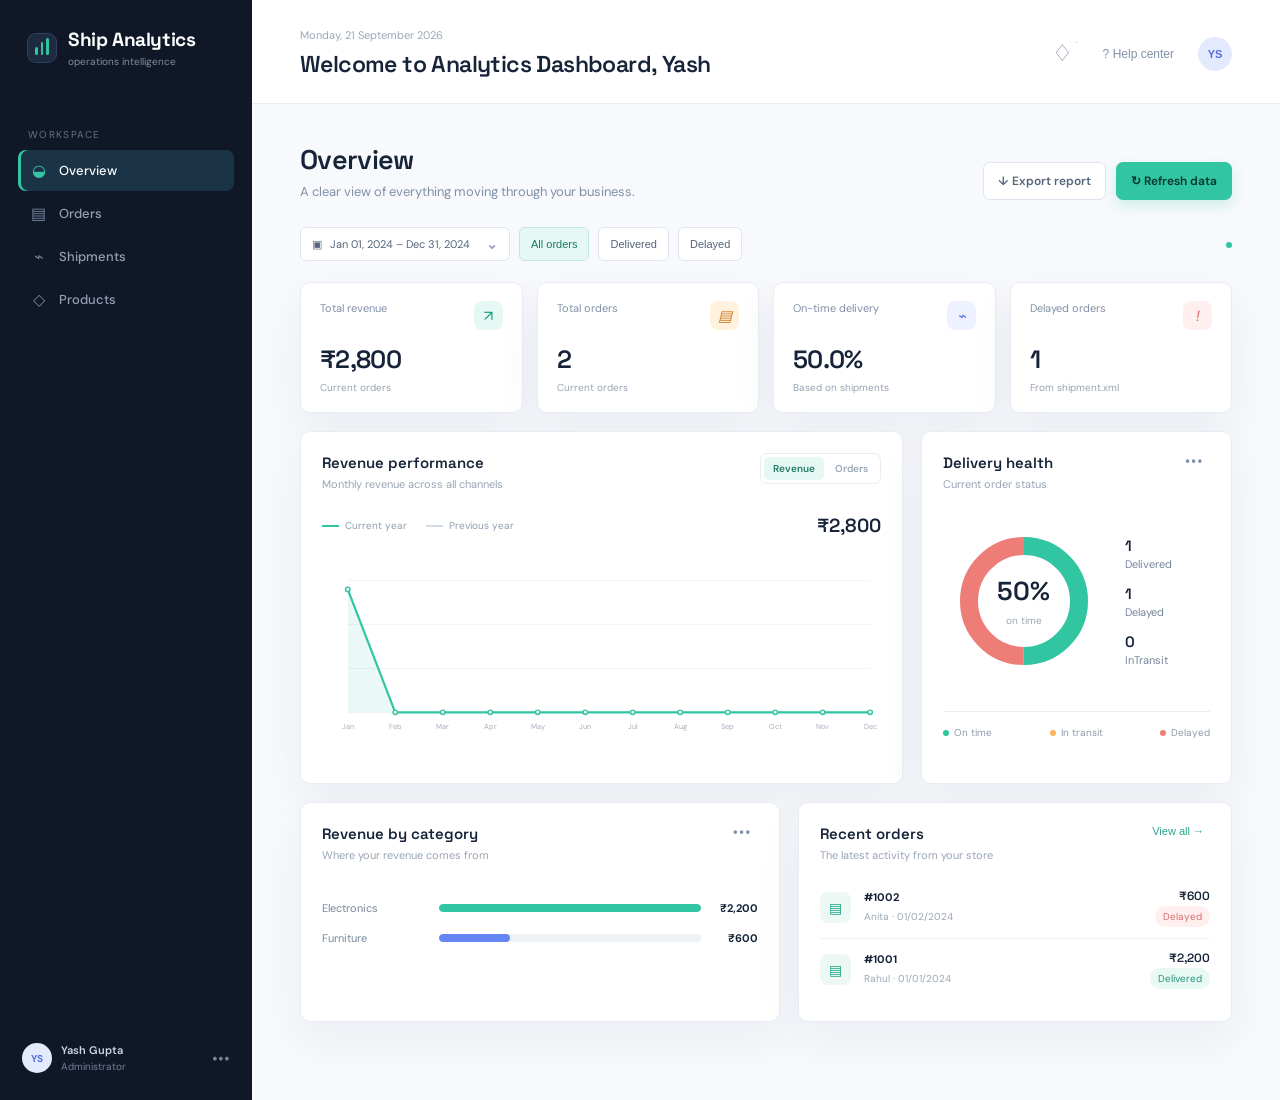
==== index.html @ ad5dcde8 "Initial commit" ====
<!doctype html>
<html lang="en">
  <head>
    <meta charset="UTF-8" />
    <meta name="viewport" content="width=device-width, initial-scale=1" />
    <meta name="theme-color" content="#101827" />
    <title>Ship Analytics Dashboard</title>
    <link rel="preconnect" href="https://fonts.googleapis.com" />
    <link rel="preconnect" href="https://fonts.gstatic.com" crossorigin />
    <link
      href="https://fonts.googleapis.com/css2?family=DM+Sans:wght@400;500;600;700&family=Space+Grotesk:wght@500;600;700&display=swap"
      rel="stylesheet"
    />
    <link rel="stylesheet" href="style.css" />
  </head>
  <body>
    <div class="app-shell">
      <aside class="sidebar" id="sidebar">
        <div class="brand">
          <div class="brand-mark"><span></span><span></span><span></span></div>
          <div>
            <strong>Ship Analytics </strong
            ><small>operations intelligence</small>
          </div>
        </div>
        <!--<div class="workspace-switcher"><span class="workspace-dot"></span><span>Commerce / FY24</span><span class="chevron">⌄</span></div> -->
        <nav aria-label="Primary navigation">
          <p class="nav-label">Workspace</p>
          <button class="nav-item active" data-view="overview">
            <span class="nav-icon">◒</span>Overview
          </button>
          <button class="nav-item" data-view="orders">
            <span class="nav-icon">▤</span>Orders
          </button>
          <button class="nav-item" data-view="shipments">
            <span class="nav-icon">⌁</span>Shipments
          </button>
          <button class="nav-item" data-view="products">
            <span class="nav-icon">◇</span>Products
          </button>
          <!--<p class="nav-label nav-label-spaced">System</p>
        <button class="nav-item" data-view="pipeline"><span class="nav-icon">⌘</span>Data pipeline</button>
        <button class="nav-item" data-view="architecture"><span class="nav-icon">◎</span>Architecture</button>-->
        </nav>
        <div class="sidebar-footer">
          <!--<div class="health"><span></span><div><b></b><small>Last synced just now</small></div></div> -->
          <div class="profile">
            <div class="avatar">YS</div>
            <div><b>Yash Gupta</b><small>Administrator</small></div>
            <span>•••</span>
          </div>
        </div>
      </aside>

      <main class="main">
        <header class="topbar">
          <button
            class="mobile-menu"
            id="mobileMenu"
            aria-label="Open navigation"
          >
            ☰
          </button>
          <div>
            <p class="eyebrow">Monday, 21 September 2026</p>
            <h1 id="pageTitle">Welcome to Analytics Dashboard, Yash</h1>
          </div>
          <div class="top-actions">
            <button class="icon-button" aria-label="Notifications">
              ♢<i></i></button
            ><button class="help-button">? <span>Help center</span></button
            ><button class="user-avatar">YS</button>
          </div>
        </header>

        <div class="content">
          <section class="view active-view" id="view-overview">
            <div class="view-head">
              <div>
                <h2>Overview</h2>
                <p>A clear view of everything moving through your business.</p>
              </div>
              <div class="head-actions">
                <button class="ghost-button" id="exportButton">
                  ↓ Export report</button
                ><button class="primary-button" id="refreshButton">
                  ↻ Refresh data
                </button>
              </div>
            </div>
            <div class="filter-row">
              <div class="date-control">
                ▣ <span>Jan 01, 2024 – Dec 31, 2024</span><b>⌄</b>
              </div>
              <button class="filter-chip active" data-filter="all">
                All orders</button
              ><button class="filter-chip" data-filter="Delivered">
                Delivered</button
              ><button class="filter-chip" data-filter="Delayed">Delayed</button
              ><span class="filter-note"> <i></i></span>
            </div>
            <div class="kpi-grid" id="kpiGrid"></div>
            <div class="dashboard-grid">
              <article class="panel revenue-panel">
                <div class="panel-head">
                  <div>
                    <h3>Revenue performance</h3>
                    <p>Monthly revenue across all channels</p>
                  </div>
                  <div class="segmented">
                    <button class="active" data-metric="revenue">Revenue</button
                    ><button data-metric="orders">Orders</button>
                  </div>
                </div>
                <div class="chart-legend">
                  <span><i class="legend-line"></i>Current year</span
                  ><span
                    ><i class="legend-line muted-line"></i>Previous year</span
                  ><strong id="revenueTotal"></strong>
                </div>
                <div id="revenueChart" class="line-chart"></div>
              </article>
              <article class="panel delivery-panel">
                <div class="panel-head">
                  <div>
                    <h3>Delivery health</h3>
                    <p>Current order status</p>
                  </div>
                  <button class="more-button">•••</button>
                </div>
                <div id="deliveryChart" class="delivery-content"></div>
                <div class="delivery-foot">
                  <span><i class="green-dot"></i>On time</span
                  ><span><i class="orange-dot"></i>In transit</span
                  ><span><i class="red-dot"></i>Delayed</span>
                </div>
              </article>
            </div>
            <div class="dashboard-grid lower-grid">
              <article class="panel">
                <div class="panel-head">
                  <div>
                    <h3>Revenue by category</h3>
                    <p>Where your revenue comes from</p>
                  </div>
                  <button class="more-button">•••</button>
                </div>
                <div id="categoryChart" class="category-chart"></div>
              </article>
              <article class="panel">
                <div class="panel-head">
                  <div>
                    <h3>Recent orders</h3>
                    <p>The latest activity from your store</p>
                  </div>
                  <button class="text-button" data-view-link="orders">
                    View all →
                  </button>
                </div>
                <div id="recentOrders" class="recent-orders"></div>
              </article>
            </div>
          </section>

          <section class="view" id="view-orders">
            <div class="view-head">
              <div>
                <h2>Orders</h2>
                <p>Every order, normalized and ready to inspect.</p>
              </div>
            </div>
            <div class="panel table-panel">
              <div class="table-toolbar">
                <input
                  id="orderSearch"
                  placeholder="⌕  Search orders or customers"
                /><span id="orderCount"></span>
              </div>
              <div class="table-scroll">
                <table>
                  <thead>
                    <tr>
                      <th>Order</th>
                      <th>Customer</th>
                      <th>Date</th>
                      <th>Items</th>
                      <th>Total</th>
                      <th>Status</th>
                    </tr>
                  </thead>
                  <tbody id="ordersTable"></tbody>
                </table>
              </div>
            </div>
          </section>
          <section class="view" id="view-shipments">
            <div class="view-head">
              <div>
                <h2>Shipments</h2>
                <p>Track delivery performance from dispatch to doorstep.</p>
              </div>
            </div>
            <div class="panel table-panel">
              <div class="table-toolbar">
                <div class="status-summary" id="shipmentSummary"></div>
              </div>
              <div class="table-scroll">
                <table>
                  <thead>
                    <tr>
                      <th>Shipment</th>
                      <th>Order</th>
                      <th>Customer</th>
                      <th>Delivery time</th>
                      <th>Status</th>
                    </tr>
                  </thead>
                  <tbody id="shipmentsTable"></tbody>
                </table>
              </div>
            </div>
          </section>
          <section class="view" id="view-products">
            <div class="view-head">
              <div>
                <h2>Products</h2>
                <p>Understand what customers are buying most.</p>
              </div>
            </div>
            <div class="panel table-panel">
              <div class="table-toolbar">
                <span class="toolbar-title">Product performance</span
                ><span>Sorted by revenue</span>
              </div>
              <div class="table-scroll">
                <table>
                  <thead>
                    <tr>
                      <th>Product</th>
                      <th>Category</th>
                      <th>Units sold</th>
                      <th>Revenue</th>
                      <th>Share</th>
                    </tr>
                  </thead>
                  <tbody id="productsTable"></tbody>
                </table>
              </div>
            </div>
          </section>
          <!--<section class="view" id="view-pipeline">
            <div class="view-head">
              <div>
                <h2>Data pipeline</h2>
                <p>How raw operational exports become trusted metrics.</p>
              </div>
            </div>
            <div class="pipeline-cards" id="pipelineCards"></div>
            <div class="panel quality-panel">
              <div class="panel-head">
                <div>
                  <h3>Data quality report</h3>
                  <p>Issues found and resolved during normalization</p>
                </div>
                <span class="quality-badge">● 8 resolved automatically</span>
              </div>
              <div id="qualityRows"></div>
            </div>
          </section>
          <section class="view" id="view-architecture">
            <div class="view-head">
              <div>
                <h2>Architecture</h2>
                <p>Small, inspectable, and deliberately dependency-free.</p>
              </div>
            </div>
            <div class="architecture-card">
              <div class="architecture-flow">
                <div class="arch-node">
                  <b>01</b><strong>Raw sources</strong
                  ><span>CSV · JSON · XML</span>
                </div>
                <div class="flow-line"></div>
                <div class="arch-node accent-node">
                  <b>02</b><strong>Normalize</strong
                  ><span>validate · coerce · clean</span>
                </div>
                <div class="flow-line"></div>
                <div class="arch-node">
                  <b>03</b><strong>Join & derive</strong
                  ><span>orders · products · shipments</span>
                </div>
                <div class="flow-line"></div>
                <div class="arch-node accent-node">
                  <b>04</b><strong>ShipSight UI</strong
                  ><span>charts · filters · exports</span>
                </div>
              </div>
              <div class="architecture-copy">
                <h3>Built for the exercise, not around it.</h3>
                <p>
                  The dashboard follows the brief's separation-of-concerns
                  requirement: each source has a format-specific reader,
                  cleaning rules are explicit, and the interface renders from
                  one in-memory model. No server or database is required to
                  explore the data.
                </p>
                <div class="tech-list">
                  <span>HTML / CSS / JS</span><span>Inline SVG charts</span
                  ><span>Responsive by default</span
                  ><span>Client-side only</span>
                </div>
              </div>
            </div>
          </section>-->
        </div>
      </main>
    </div>
    <div class="toast" id="toast"></div>
    <script src="app.js"></script>
  </body>
</html>
---- style.css ----
:root{--ink:#162338;--muted:#8190a7;--line:#e8edf3;--paper:#f7f9fc;--white:#fff;--navy:#101827;--mint:#31c5a1;--mint-soft:#e6f8f3;--amber:#ffb45c;--red:#ee7d77;--blue:#6584f5;--shadow:0 18px 45px rgba(29,48,83,.06)}*{box-sizing:border-box}html{background:var(--paper)}body{margin:0;color:var(--ink);font-family:"DM Sans",sans-serif;-webkit-font-smoothing:antialiased}.app-shell{display:flex;min-height:100vh}.sidebar{width:252px;flex:0 0 252px;background:var(--navy);color:#dbe5f3;padding:27px 18px;display:flex;flex-direction:column}.brand{display:flex;align-items:center;gap:11px;padding:0 9px 31px}.brand strong{display:block;color:#fff;font:700 19px "Space Grotesk",sans-serif;letter-spacing:-.4px}.brand small{display:block;color:#7e8da4;font-size:10px;margin-top:3px}.brand-mark{height:30px;width:30px;background:#1d2b41;border:1px solid #31415a;border-radius:9px;display:flex;align-items:end;justify-content:center;gap:3px;padding:7px}.brand-mark span{width:4px;border-radius:3px;background:var(--mint)}.brand-mark span:nth-child(1){height:8px}.brand-mark span:nth-child(2){height:13px}.brand-mark span:nth-child(3){height:17px}.workspace-switcher{height:39px;border:1px solid #2b3b53;background:#17253a;border-radius:9px;padding:0 11px;display:flex;align-items:center;gap:8px;font-size:11px;color:#aab8cc}.workspace-dot{width:7px;height:7px;background:var(--mint);border-radius:50%;box-shadow:0 0 0 3px rgba(49,197,161,.13)}.chevron{margin-left:auto;color:#75869d;font-size:16px}.nav-label{font-size:10px;color:#63738b;margin:29px 10px 9px;text-transform:uppercase;letter-spacing:.13em}.nav-label-spaced{margin-top:28px}.nav-item{display:flex;align-items:center;gap:12px;width:100%;border:0;background:transparent;color:#93a1b6;padding:10px 12px;margin:2px 0;border-radius:8px;text-align:left;font:500 13px "DM Sans",sans-serif;cursor:pointer}.nav-item:hover{color:#fff;background:#18263a}.nav-item.active{color:#fff;background:#1b3346;box-shadow:inset 3px 0 var(--mint)}.nav-icon{width:17px;text-align:center;color:#71839d;font-size:16px}.nav-item.active .nav-icon{color:var(--mint)}.sidebar-footer{margin-top:auto}.health{display:flex;gap:9px;padding:14px 11px;border-top:1px solid #26344a;border-bottom:1px solid #26344a}.health>span{margin-top:4px;width:7px;height:7px;background:var(--mint);border-radius:50%}.health b,.profile b{display:block;font-size:11px;font-weight:600;color:#cbd7e6}.health small,.profile small{display:block;color:#71829a;font-size:10px;margin-top:3px}.profile{display:flex;align-items:center;gap:9px;padding:20px 4px 0}.profile>span{margin-left:auto;color:#72839a}.avatar,.user-avatar{background:#e4eafe;color:#536dd7;font-weight:700}.avatar{width:30px;height:30px;display:grid;place-items:center;border-radius:50%;font-size:10px}.main{flex:1;min-width:0}.topbar{height:104px;padding:25px 48px 21px;background:var(--white);border-bottom:1px solid var(--line);display:flex;align-items:center;justify-content:space-between}.eyebrow{margin:0 0 7px;color:#9aa7b8;font-size:11px}.topbar h1{margin:0;font:600 23px "Space Grotesk",sans-serif;letter-spacing:-.6px}.topbar h1 span{color:var(--mint);font-size:18px}.top-actions{display:flex;align-items:center;gap:18px}.icon-button,.help-button,.ghost-button,.more-button,.text-button{border:0;background:none;color:var(--muted);cursor:pointer}.icon-button{font-size:23px;position:relative}.icon-button i{width:5px;height:5px;background:var(--red);border:2px solid #fff;border-radius:50%;position:absolute;right:0;top:1px}.help-button{font-size:12px}.user-avatar{border:0;width:34px;height:34px;border-radius:50%;font-size:11px}.mobile-menu{display:none}.content{max-width:1480px;margin:auto;padding:38px 48px 60px}.view{display:none}.active-view{display:block}.view-head{display:flex;justify-content:space-between;align-items:flex-end;margin-bottom:27px}.view-head h2{margin:0 0 6px;font:600 27px "Space Grotesk",sans-serif;letter-spacing:-.7px}.view-head p{margin:0;color:var(--muted);font-size:13px}.head-actions{display:flex;gap:10px}.ghost-button,.primary-button{height:38px;padding:0 14px;border-radius:7px;font:600 12px "DM Sans",sans-serif}.ghost-button{border:1px solid #dce4ed;color:#55657a;background:#fff}.primary-button{border:1px solid var(--mint);background:var(--mint);color:#07362d;box-shadow:0 6px 14px rgba(49,197,161,.2)}.filter-row{display:flex;gap:9px;align-items:center;margin-bottom:21px}.date-control,.filter-chip{height:34px;border:1px solid #dfe6ee;background:#fff;border-radius:6px;padding:0 11px;display:flex;align-items:center;gap:8px;font-size:11px;color:#53647b}.date-control b{font-size:14px;color:#94a2b4;margin-left:8px}.filter-chip{cursor:pointer}.filter-chip.active{color:#137c69;background:var(--mint-soft);border-color:#b9eadf}.filter-note{margin-left:auto;font-size:11px;color:#96a3b2}.filter-note i{display:inline-block;width:6px;height:6px;border-radius:50%;background:var(--mint);margin-left:4px}.kpi-grid{display:grid;grid-template-columns:repeat(4,1fr);gap:14px;margin-bottom:18px}.kpi{background:#fff;border:1px solid var(--line);border-radius:10px;padding:18px 19px;box-shadow:var(--shadow)}.kpi-top{display:flex;justify-content:space-between;align-items:start;color:var(--muted);font-size:11px}.kpi-icon{height:29px;width:29px;display:grid;place-items:center;border-radius:8px;font-size:15px}.kpi-icon.green{color:#159a7c;background:#e6f8f3}.kpi-icon.orange{color:#ce7b24;background:#fff2df}.kpi-icon.red{color:#d76863;background:#fff0ef}.kpi-icon.blue{color:#6177db;background:#eef1ff}.kpi-value{font:600 25px "Space Grotesk",sans-serif;margin:13px 0 6px;letter-spacing:-.7px}.kpi-foot{font-size:10px;color:#96a3b2}.up{color:#1baf8e;font-weight:600}.dashboard-grid{display:grid;grid-template-columns:minmax(0,1.65fr) minmax(300px,.85fr);gap:18px;margin-bottom:18px}.panel{background:#fff;border:1px solid var(--line);border-radius:10px;box-shadow:var(--shadow);padding:21px}.panel-head{display:flex;align-items:start;justify-content:space-between}.panel h3{margin:0 0 5px;font:600 15px "Space Grotesk",sans-serif}.panel-head p{margin:0;color:#99a5b4;font-size:11px}.segmented{border:1px solid var(--line);padding:3px;border-radius:7px;display:flex;gap:2px}.segmented button{border:0;background:none;color:#9aa7b8;padding:5px 9px;border-radius:5px;font:600 10px "DM Sans",sans-serif;cursor:pointer}.segmented button.active{color:#237967;background:var(--mint-soft)}.more-button{font-weight:bold;letter-spacing:2px;font-size:12px}.chart-legend{display:flex;align-items:center;gap:19px;margin:22px 0 4px;font-size:10px;color:#8f9dae}.chart-legend strong{margin-left:auto;font:600 19px "Space Grotesk",sans-serif;color:var(--ink)}.legend-line{display:inline-block;width:17px;border-top:2px solid var(--mint);margin-right:6px;vertical-align:middle}.muted-line{border-color:#d3dbe4}.line-chart{height:220px}.line-chart svg{width:100%;height:100%;overflow:visible}.grid-line{stroke:#edf0f4;stroke-width:1}.axis-label{fill:#a4aebb;font-size:10px;font-family:"DM Sans"}.line-main{fill:none;stroke:var(--mint);stroke-width:3;stroke-linejoin:round;stroke-linecap:round}.line-previous{fill:none;stroke:#d6dee7;stroke-width:2;stroke-dasharray:5 5}.area-main{fill:rgba(49,197,161,.1)}.chart-point{fill:#fff;stroke:var(--mint);stroke-width:2}.delivery-content{min-height:220px;display:flex;align-items:center;justify-content:center;gap:26px}.donut{width:150px;height:150px;transform:rotate(-90deg)}.donut circle{fill:none;stroke-width:18}.donut-bg{stroke:#f0f3f6}.donut-label{text-align:center;margin-left:-176px;width:150px}.donut-label strong{display:block;font:600 26px "Space Grotesk",sans-serif}.donut-label span{font-size:10px;color:#9ba7b4}.delivery-legend{display:flex;flex-direction:column;gap:13px}.delivery-legend div{min-width:80px;font-size:11px;color:#75849a}.delivery-legend b{display:block;color:var(--ink);font:600 15px "Space Grotesk",sans-serif;margin-bottom:2px}.delivery-foot{border-top:1px solid var(--line);padding-top:14px;display:flex;justify-content:space-between;color:#8e9aaa;font-size:10px}.green-dot,.orange-dot,.red-dot{display:inline-block;width:6px;height:6px;border-radius:50%;margin-right:5px}.green-dot{background:var(--mint)}.orange-dot{background:var(--amber)}.red-dot{background:var(--red)}.lower-grid{grid-template-columns:1.05fr .95fr}.category-chart{padding-top:23px}.category-row{display:grid;grid-template-columns:105px 1fr 45px;align-items:center;gap:12px;margin:16px 0;font-size:11px;color:#78879b}.bar-track{height:8px;background:#eef2f5;border-radius:8px;overflow:hidden}.bar-fill{height:100%;border-radius:8px}.bar-fill.teal{background:var(--mint)}.bar-fill.blue{background:var(--blue)}.bar-fill.amber{background:var(--amber)}.bar-fill.red{background:var(--red)}.category-row strong{text-align:right;color:var(--ink);font-size:11px}.text-button{color:#2ca58b;font-size:11px}.recent-orders{margin-top:15px}.recent-order{display:grid;grid-template-columns:34px 1fr auto;gap:10px;align-items:center;padding:11px 0;border-bottom:1px solid #eff2f5}.recent-order:last-child{border:0}.order-symbol{width:31px;height:31px;border-radius:8px;background:#edf8f5;color:#1ca284;display:grid;place-items:center;font-size:14px}.recent-order strong{font-size:11px;display:block}.recent-order small{color:#9aa6b4;font-size:10px}.recent-order .amount{text-align:right;font:600 12px "Space Grotesk",sans-serif}.status{font-size:10px;border-radius:20px;padding:4px 8px;display:inline-block}.status.Delivered{background:#e8f8f3;color:#209579}.status.Delayed{background:#fff0ef;color:#d66d68}.status.InTransit{background:#fff3e3;color:#bf7829}.table-panel{padding:0;overflow:hidden}.table-toolbar{height:65px;padding:0 21px;display:flex;align-items:center;justify-content:space-between;border-bottom:1px solid var(--line);color:#9aa6b4;font-size:11px}.table-toolbar input{width:270px;border:1px solid var(--line);border-radius:6px;padding:10px 12px;font:11px "DM Sans";outline:0}.toolbar-title{font:600 14px "Space Grotesk";color:var(--ink)}.table-scroll{overflow-x:auto}table{width:100%;border-collapse:collapse;min-width:680px}th{text-align:left;background:#fbfcfd;color:#96a3b2;font-size:10px;font-weight:600;padding:13px 21px;border-bottom:1px solid var(--line)}td{padding:15px 21px;border-bottom:1px solid #f0f2f5;font-size:11px;color:#53647a}tbody tr:hover{background:#fbfdfd}td strong{color:var(--ink);font-weight:600}.status-summary{display:flex;gap:16px}.pipeline-cards{display:grid;grid-template-columns:repeat(3,1fr);gap:15px;margin-bottom:18px}.pipeline-card{background:#fff;border:1px solid var(--line);border-radius:10px;padding:19px;box-shadow:var(--shadow)}.pipeline-card .source-icon{width:35px;height:35px;display:grid;place-items:center;border-radius:9px;background:var(--mint-soft);color:#1a967b;margin-bottom:16px;font:600 14px "Space Grotesk"}.pipeline-card h3{font-size:14px;margin-bottom:4px}.pipeline-card p{color:var(--muted);font-size:11px;line-height:1.6;margin:0}.pipeline-card code{display:block;color:#6c7a8d;background:#f6f8fa;padding:8px;border-radius:5px;margin-top:15px;font-size:10px}.quality-panel{padding:0}.quality-panel .panel-head{padding:21px;border-bottom:1px solid var(--line)}.quality-badge{color:#1f9b80;background:var(--mint-soft);padding:7px 10px;border-radius:20px;font-size:10px}.quality-row{display:grid;grid-template-columns:1fr 1.3fr 1.5fr;padding:13px 21px;border-bottom:1px solid #f0f2f5;font-size:11px}.quality-row span{color:#8896a8}.quality-row strong{font-weight:500}.architecture-card{background:#fff;border:1px solid var(--line);border-radius:10px;box-shadow:var(--shadow);padding:35px}.architecture-flow{display:flex;align-items:center;justify-content:center;margin:30px 0 55px}.arch-node{width:180px;min-height:120px;border:1px solid #dce5ec;border-radius:10px;padding:15px;background:#fff}.arch-node b{display:block;color:var(--mint);font:600 11px "Space Grotesk";margin-bottom:18px}.arch-node strong{display:block;font:600 14px "Space Grotesk";margin-bottom:6px}.arch-node span{color:#8c9aac;font-size:10px}.accent-node{background:#eefaf7;border-color:#a9e5d8}.flow-line{width:55px;border-top:1px dashed #aab8c6;position:relative}.flow-line:after{content:"›";position:absolute;right:-3px;top:-11px;color:#9eacbb;font-size:18px}.architecture-copy{border-top:1px solid var(--line);padding-top:25px;max-width:680px}.architecture-copy h3{font:600 18px "Space Grotesk";margin:0 0 8px}.architecture-copy p{color:#7c8b9e;line-height:1.7;font-size:12px}.tech-list{display:flex;gap:8px;flex-wrap:wrap;margin-top:16px}.tech-list span{border:1px solid var(--line);border-radius:20px;padding:7px 11px;color:#64758a;font-size:10px}.toast{position:fixed;bottom:24px;right:24px;background:var(--navy);color:#fff;padding:12px 16px;border-radius:8px;font-size:12px;box-shadow:0 12px 35px rgba(0,0,0,.2);opacity:0;transform:translateY(10px);pointer-events:none;transition:.25s}.toast.show{opacity:1;transform:none}@media(max-width:1050px){.content{padding:30px}.topbar{padding:22px 30px}.sidebar{width:220px;flex-basis:220px}.dashboard-grid,.lower-grid{grid-template-columns:1fr}.delivery-content{min-height:180px}.pipeline-cards{grid-template-columns:1fr}}@media(max-width:720px){.sidebar{position:fixed;z-index:5;left:-260px;top:0;bottom:0;transition:.25s}.sidebar.open{left:0}.topbar{height:83px;padding:15px 18px}.mobile-menu{display:block;border:0;background:none;color:var(--ink);font-size:19px;margin-right:12px}.topbar>div:first-of-type{margin-right:auto}.topbar h1{font-size:17px}.top-actions{gap:10px}.help-button{display:none}.content{padding:24px 16px 45px}.view-head{align-items:start;gap:15px;flex-direction:column}.head-actions{width:100%}.head-actions button{flex:1}.filter-row{overflow-x:auto;padding-bottom:3px}.filter-note{display:none}.date-control{min-width:max-content}.kpi-grid{grid-template-columns:1fr 1fr;gap:10px}.kpi{padding:14px}.kpi-value{font-size:20px}.chart-legend strong{font-size:15px}.delivery-content{gap:8px}.delivery-legend{gap:8px}.architecture-card{padding:18px}.architecture-flow{flex-direction:column;gap:4px;margin:10px 0 35px}.flow-line{width:1px;height:27px;border-top:0;border-left:1px dashed #aab8c6}.flow-line:after{right:-7px;top:8px;transform:rotate(90deg)}.quality-row{grid-template-columns:1fr;padding:12px 18px;gap:4px}.quality-row span{font-size:10px}.quality-row strong{margin-bottom:5px}}
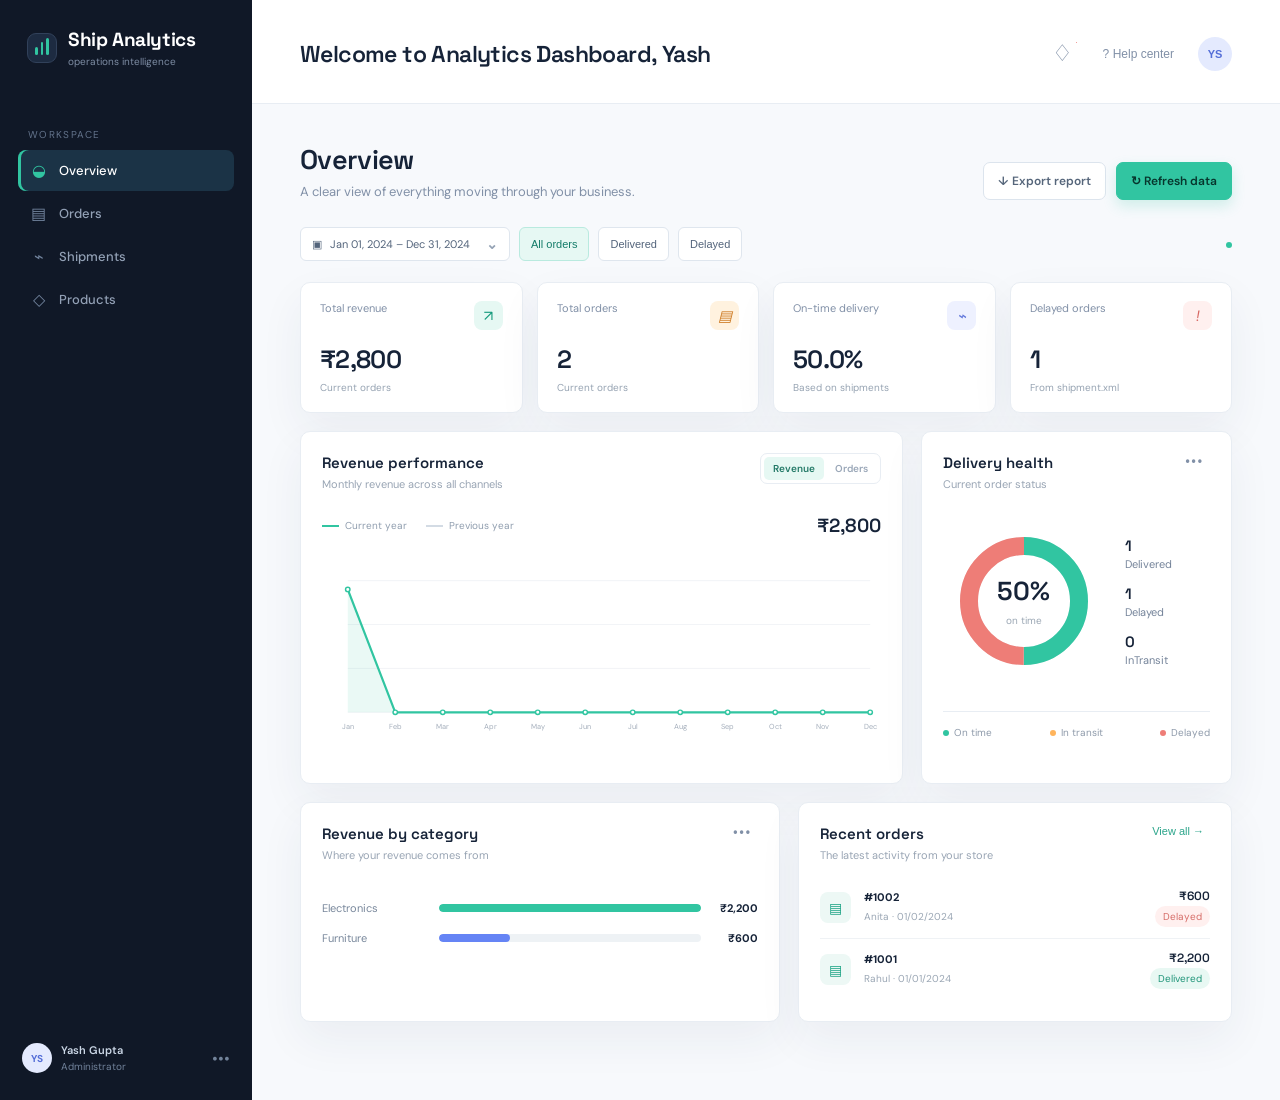
==== commit 8562b810: "remove date" ====
--- a/index.html
+++ b/index.html
@@ -62,7 +62,7 @@
             ☰
           </button>
           <div>
-            <p class="eyebrow">Monday, 21 September 2026</p>
+           <!-- <p class="eyebrow">Monday, 21 September 2026</p>-->
             <h1 id="pageTitle">Welcome to Analytics Dashboard, Yash</h1>
           </div>
           <div class="top-actions">
